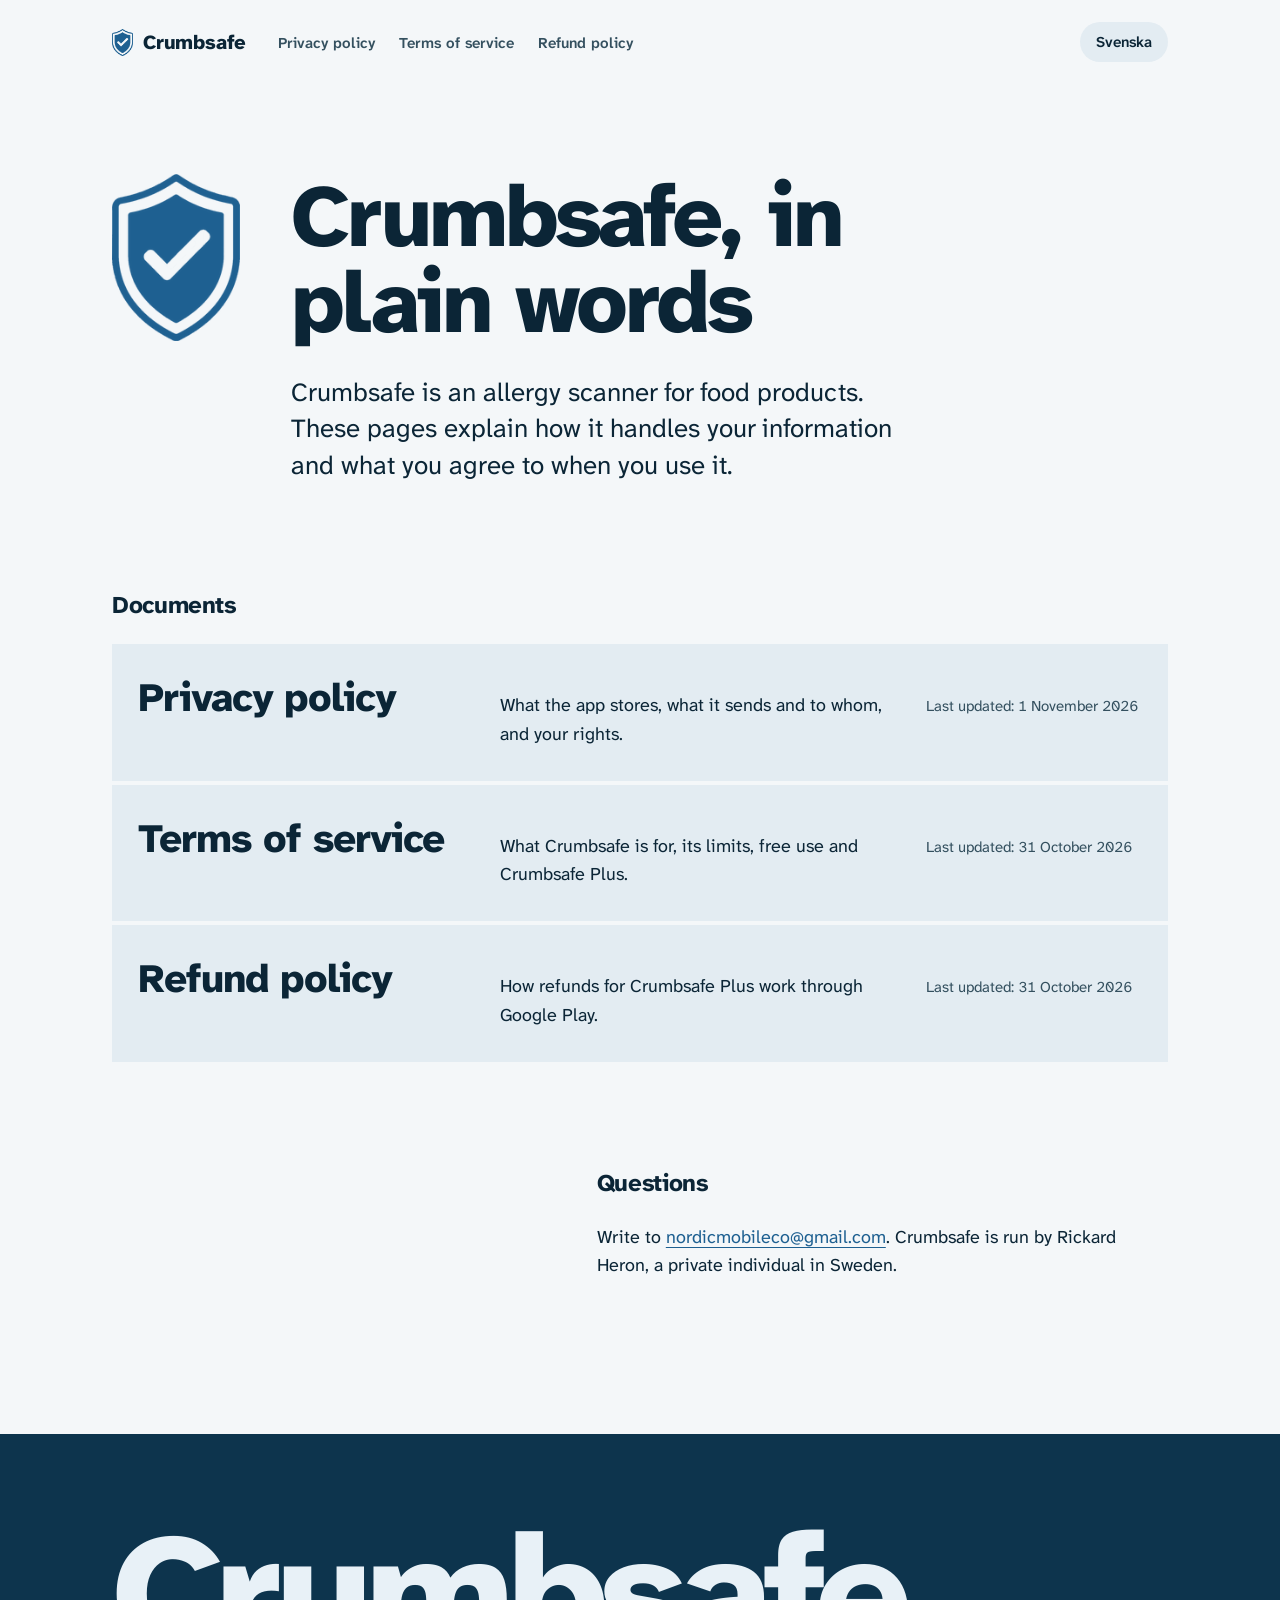
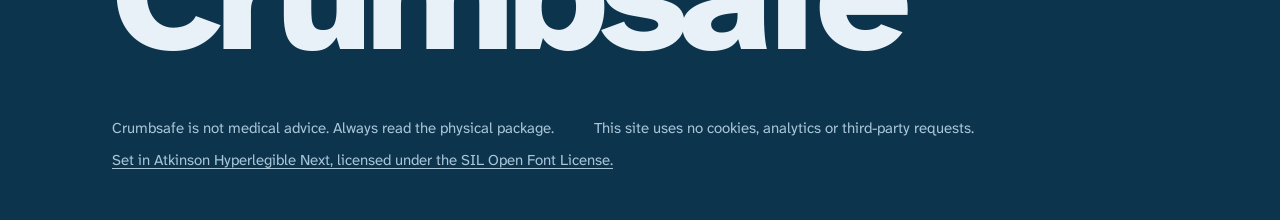
==== index.html @ fae5572d "Publish the Crumbsafe legal pages Co-Authored-By: Claude Opus 5.5 <noreply@anthropic.com>" ====
<!doctype html>
<html lang="en">
<head>
<meta charset="utf-8">
<meta name="viewport" content="width=device-width, initial-scale=1">
<title>Crumbsafe legal information</title>
<meta name="description" content="Crumbsafe is an allergy scanner for food products. These pages explain how it handles your information and what you agree to when you use it.">
<meta name="color-scheme" content="light dark">
<meta name="theme-color" content="#F4F7F9" media="(prefers-color-scheme: light)">
<meta name="theme-color" content="#0B2536" media="(prefers-color-scheme: dark)">
<link rel="icon" type="image/png" sizes="32x32" href="favicon-32.png">
<link rel="apple-touch-icon" href="apple-touch-icon.png">
<link rel="alternate" hreflang="en" href="index.html">
<link rel="alternate" hreflang="sv" href="sv/index.html">
<link rel="preload" href="fonts/atkinson-next-latin.woff2" as="font" type="font/woff2" crossorigin>
<link rel="stylesheet" href="site.css">
</head>
<body>
<a class="skip" href="#content">Skip to content</a>
<header class="bar">
  <a class="brand" href="index.html"><span class="shield" aria-hidden="true"></span>Crumbsafe</a>
  <nav aria-label="Legal documents"><ul><li><a href="privacy.html">Privacy policy</a></li><li><a href="terms.html">Terms of service</a></li><li><a href="refunds.html">Refund policy</a></li></ul></nav>
  <a class="lang" href="sv/index.html" hreflang="sv" lang="sv">Svenska</a>
</header>
<main id="content">
<div class="home">
  <div class="home-head">
    <span class="home-shield" aria-hidden="true"></span>
    <h1>Crumbsafe, in plain words</h1>
    <p class="lede">Crumbsafe is an allergy scanner for food products. These pages explain how it handles your information and what you agree to when you use it.</p>
  </div>
  <section class="home-docs" aria-labelledby="docs-title">
    <h2 id="docs-title">Documents</h2>
    <ul class="doc-list"><li><a href="privacy.html">
      <span class="doc-name">Privacy policy</span>
      <span class="doc-sum">What the app stores, what it sends and to whom, and your rights.</span>
      <span class="doc-date">Last updated: 1 November 2026</span>
    </a></li><li><a href="terms.html">
      <span class="doc-name">Terms of service</span>
      <span class="doc-sum">What Crumbsafe is for, its limits, free use and Crumbsafe Plus.</span>
      <span class="doc-date">Last updated: 31 October 2026</span>
    </a></li><li><a href="refunds.html">
      <span class="doc-name">Refund policy</span>
      <span class="doc-sum">How refunds for Crumbsafe Plus work through Google Play.</span>
      <span class="doc-date">Last updated: 31 October 2026</span>
    </a></li></ul>
  </section>
  <section class="home-contact" aria-labelledby="contact-title">
    <h2 id="contact-title">Questions</h2>
    <p>Write to <a href="mailto:nordicmobileco@gmail.com">nordicmobileco@gmail.com</a>. Crumbsafe is run by Rickard Heron, a private individual in Sweden.</p>
  </section>
</div>
</main>
<footer class="foot">
  <p class="foot-name">Crumbsafe</p>
  <div class="foot-notes">
    <p>Crumbsafe is not medical advice. Always read the physical package.</p>
    <p>This site uses no cookies, analytics or third-party requests.</p>
    <p><a href="fonts/OFL.txt">Set in Atkinson Hyperlegible Next, licensed under the SIL Open Font License.</a></p>
  </div>
</footer>
</body>
</html>
---- site.css ----
/* Crumbsafe legal site. One typeface, the app's navy and blues, no external requests. */

@font-face {
  font-family: "Atkinson Hyperlegible Next";
  src: url("fonts/atkinson-next-latin.woff2") format("woff2");
  font-weight: 200 800;
  font-style: normal;
  font-display: swap;
}

@font-face {
  font-family: "Atkinson Hyperlegible Next";
  src: url("fonts/atkinson-next-latin-italic.woff2") format("woff2");
  font-weight: 200 800;
  font-style: italic;
  font-display: swap;
}

:root {
  --ground: #f4f7f9;
  --field: #e3ecf2;
  --field-strong: #d3e1ea;
  --ink: #0b2536;
  --ink-soft: #34505f;
  --accent: #1e6091;
  --accent-ink: #ffffff;
  --navy: #0d344d;
  --navy-ink: #e8f1f7;
  --navy-soft: #a9c6d8;
  --bar: #0d344d;

  --margin: clamp(20px, 4vw, 56px);
  /* Width of the contents column plus the text column; header, pages and footer share it. */
  --page: 1056px;
  --frame: max(var(--margin), (100% - var(--page)) / 2);
  --measure: 66ch;
  --text: 1.125rem;
  --small: 0.9375rem;
  --h2: 1.5rem;
  --h1: clamp(2.75rem, 7vw, 5.5rem);
  --ease-out: cubic-bezier(0.16, 1, 0.3, 1);

  color-scheme: light;
}

@media (prefers-color-scheme: dark) {
  :root {
    --ground: #0b2536;
    --field: #10324a;
    --field-strong: #16405c;
    --ink: #e8f1f7;
    --ink-soft: #b4cad8;
    --accent: #79b8e0;
    --accent-ink: #071c2a;
    --navy: #071c2a;
    --navy-ink: #e8f1f7;
    --navy-soft: #9fbfd3;
    --bar: #79b8e0;
    color-scheme: dark;
  }
}

*,
*::before,
*::after {
  box-sizing: border-box;
}

html {
  -webkit-text-size-adjust: 100%;
  text-size-adjust: 100%;
  scroll-behavior: smooth;
  scroll-padding-top: 24px;
  scrollbar-color: var(--accent) var(--field);
}

@media (prefers-reduced-motion: reduce) {
  html {
    scroll-behavior: auto;
  }
}

body {
  margin: 0;
  background: var(--ground);
  color: var(--ink);
  font-family: "Atkinson Hyperlegible Next", system-ui, sans-serif;
  font-size: var(--text);
  line-height: 1.6;
  font-kerning: normal;
  font-variant-numeric: tabular-nums;
  caret-color: var(--accent);
}

::selection {
  background: var(--accent);
  color: var(--accent-ink);
}

h1,
h2,
p,
ul,
ol {
  margin: 0;
}

h1,
h2 {
  text-wrap: balance;
}

p,
li {
  text-wrap: pretty;
}

a {
  color: var(--accent);
  text-decoration-thickness: 0.08em;
  text-underline-offset: 0.2em;
  transition: color 160ms var(--ease-out), text-decoration-color 160ms var(--ease-out);
}

a:hover {
  text-decoration-color: transparent;
}

:focus-visible {
  outline: 3px solid var(--accent);
  outline-offset: 3px;
  border-radius: 2px;
}

.skip {
  position: absolute;
  left: var(--margin);
  top: -100px;
  padding: 10px 16px;
  background: var(--accent);
  color: var(--accent-ink);
  font-weight: 700;
  z-index: 10;
}

.skip:focus {
  top: 12px;
}

/* The shield from the app icon, tinted with the page's accent. */
.shield,
.home-shield {
  display: inline-block;
  background: var(--accent);
  -webkit-mask: url("shield.png") center / contain no-repeat;
  mask: url("shield.png") center / contain no-repeat;
}

/* Header */

.bar {
  display: flex;
  flex-wrap: wrap;
  align-items: center;
  gap: 12px 32px;
  padding: 22px var(--frame);
}

.brand {
  display: inline-flex;
  align-items: center;
  gap: 10px;
  color: var(--ink);
  font-weight: 800;
  font-size: 1.25rem;
  letter-spacing: -0.01em;
  text-decoration: none;
}

.brand .shield {
  width: 21px;
  height: 27px;
}

.bar nav {
  margin-right: auto;
}

.bar ul {
  display: flex;
  flex-wrap: wrap;
  gap: 4px 24px;
  padding: 0;
  list-style: none;
}

.bar nav a,
.lang {
  color: var(--ink-soft);
  font-size: var(--small);
  font-weight: 600;
  text-decoration: none;
}

.bar nav a:hover,
.lang:hover {
  color: var(--accent);
}

.bar nav a[aria-current="page"] {
  color: var(--ink);
  text-decoration: underline;
  text-decoration-thickness: 2px;
  text-underline-offset: 0.45em;
}

.lang {
  padding: 8px 16px;
  border-radius: 999px;
  background: var(--field);
  color: var(--ink);
  transition: background-color 160ms var(--ease-out), color 160ms var(--ease-out);
}

.lang:hover {
  background: var(--field-strong);
}

/* Document pages */

/* Contents and text are centred as one block, so both outer margins match. */
.doc {
  display: grid;
  grid-template-columns: minmax(180px, 260px) minmax(0, 700px);
  justify-content: space-between;
  gap: 0 clamp(32px, 6vw, 96px);
  padding: clamp(40px, 7vw, 104px) var(--frame) clamp(96px, 12vw, 176px);
}

.doc-head {
  grid-column: 1 / -1;
  margin-bottom: clamp(48px, 7vw, 96px);
}

.doc h1,
.home h1 {
  font-size: var(--h1);
  font-weight: 800;
  line-height: 0.98;
  letter-spacing: -0.035em;
  max-width: 14ch;
}

.doc-lede {
  margin-top: 24px;
  max-width: 40ch;
  font-size: clamp(1.25rem, 2.2vw, 1.5rem);
  line-height: 1.4;
}

.updated {
  margin-top: 16px;
  color: var(--ink-soft);
  font-size: var(--small);
}

.toc {
  align-self: start;
  position: sticky;
  top: 24px;
}

.toc h2 {
  font-size: var(--small);
  font-weight: 700;
  margin-bottom: 14px;
}

.toc ol {
  padding: 0;
  list-style: none;
}

.toc li + li {
  margin-top: 8px;
}

.toc a {
  display: inline-block;
  color: var(--ink-soft);
  font-size: var(--small);
  line-height: 1.4;
  text-decoration: none;
}

.toc a:hover {
  color: var(--accent);
}

.toc-back {
  margin-top: 28px;
  font-size: var(--small);
}

.prose {
  min-width: 0;
}

.prose section + section,
.prose .intro + section {
  margin-top: clamp(48px, 6vw, 72px);
}

.prose h2 {
  font-size: var(--h2);
  font-weight: 750;
  line-height: 1.2;
  letter-spacing: -0.015em;
  margin-bottom: 16px;
}

.prose p + p,
.prose p + ul,
.prose ul + p {
  margin-top: 14px;
}

.prose ul {
  padding-left: 1.2em;
}

.prose li + li {
  margin-top: 6px;
}

.prose li::marker {
  color: var(--accent);
}

.prose strong {
  font-weight: 750;
}

/* The privacy summary, set like the ingredient box on a food package:
   a heavy bar on top, everything declared underneath. */

.declaration {
  padding: 0 clamp(20px, 3vw, 36px) clamp(24px, 3vw, 32px);
  background: var(--field);
  border-top: 12px solid var(--bar);
}

.declaration h2 {
  padding: 20px 0 14px;
  margin-bottom: 0;
  font-size: clamp(1.75rem, 3vw, 2.25rem);
  font-weight: 800;
  letter-spacing: -0.025em;
  border-bottom: 6px solid var(--bar);
}

.declaration ul {
  padding: 0;
  list-style: none;
}

.declaration li {
  padding: 12px 0;
  font-weight: 600;
}

.declaration li + li {
  margin-top: 0;
  border-top: 3px solid var(--field-strong);
}

.declaration p {
  padding-top: 14px;
}

/* Home */

.home {
  display: grid;
  grid-template-columns: minmax(0, 5fr) minmax(0, 7fr);
  gap: clamp(56px, 8vw, 128px) clamp(32px, 6vw, 96px);
  padding: clamp(40px, 7vw, 104px) var(--frame) clamp(96px, 12vw, 176px);
}

.home-head {
  grid-column: 1 / -1;
  display: grid;
  grid-template-columns: auto minmax(0, 1fr);
  column-gap: clamp(24px, 4vw, 56px);
  align-items: start;
}

.home-shield {
  grid-row: span 2;
  width: clamp(72px, 10vw, 148px);
  aspect-ratio: 147 / 192;
}

.lede {
  grid-column: 2;
  margin-top: 28px;
  max-width: 36ch;
  font-size: clamp(1.25rem, 2.2vw, 1.625rem);
  line-height: 1.4;
}

.home h2 {
  font-size: var(--h2);
  font-weight: 750;
  letter-spacing: -0.015em;
  margin-bottom: 20px;
}

.home-docs {
  grid-column: 1 / -1;
}

.doc-list {
  padding: 0;
  list-style: none;
}

.doc-list a {
  display: grid;
  grid-template-columns: minmax(0, 5fr) minmax(0, 6fr) 13.5rem;
  gap: 4px clamp(20px, 3vw, 48px);
  align-items: baseline;
  padding: clamp(20px, 2.6vw, 32px) clamp(16px, 2vw, 28px);
  background: var(--field);
  color: var(--ink);
  text-decoration: none;
  transition: background-color 200ms var(--ease-out);
}

.doc-list li + li {
  margin-top: 4px;
}

.doc-list a:hover {
  background: var(--field-strong);
}

.doc-list a:active .doc-name {
  transform: translateX(4px);
}

.doc-name {
  font-size: clamp(1.625rem, 3.2vw, 2.5rem);
  font-weight: 800;
  line-height: 1.1;
  letter-spacing: -0.025em;
  transition: transform 200ms var(--ease-out), color 200ms var(--ease-out);
}

.doc-list a:hover .doc-name {
  color: var(--accent);
  transform: translateX(4px);
}

.doc-sum {
  color: var(--ink);
}

.doc-date {
  color: var(--ink-soft);
  font-size: var(--small);
  white-space: nowrap;
}

.home-contact {
  grid-column: 2;
}

/* Footer: the name returns at full width on the navy of the app icon. */

.foot {
  padding: clamp(48px, 7vw, 96px) var(--frame) clamp(32px, 4vw, 48px);
  background: var(--navy);
  color: var(--navy-ink);
}

.foot-name {
  font-size: clamp(4rem, 13vw, 12rem);
  font-weight: 800;
  line-height: 0.85;
  letter-spacing: -0.05em;
}

.foot-notes {
  display: flex;
  flex-wrap: wrap;
  gap: 8px 40px;
  margin-top: clamp(32px, 4vw, 56px);
  color: var(--navy-soft);
  font-size: var(--small);
}

.foot a {
  color: var(--navy-soft);
}

.foot a:hover {
  color: var(--navy-ink);
}

/* Tablet and phone */

@media (max-width: 860px) {
  .doc {
    grid-template-columns: minmax(0, 1fr);
  }

  .toc {
    position: static;
    margin-bottom: 56px;
    padding: 20px 22px;
    background: var(--field);
  }

  .toc ol {
    columns: 2;
    column-gap: 24px;
  }

  .toc li {
    break-inside: avoid;
  }

  .home {
    grid-template-columns: minmax(0, 1fr);
  }

  .home-contact {
    grid-column: 1;
  }

  .doc-list a {
    grid-template-columns: minmax(0, 1fr);
  }
}

@media (max-width: 520px) {
  .bar {
    padding-top: 16px;
    padding-bottom: 16px;
  }

  .foot-name {
    font-size: 4.25rem;
  }

  .bar nav {
    order: 3;
    width: 100%;
  }

  .lang {
    margin-left: auto;
  }

  .toc ol {
    columns: 1;
  }

  .home-head {
    grid-template-columns: minmax(0, 1fr);
  }

  .home-shield {
    grid-row: auto;
    margin-bottom: 24px;
    width: 64px;
  }

  .lede {
    grid-column: 1;
  }
}

@media print {
  .bar,
  .toc,
  .skip,
  .foot-notes a {
    display: none;
  }

  .doc {
    display: block;
    padding: 0;
  }

  .foot {
    background: none;
    color: inherit;
    padding: 24px 0 0;
  }

  .foot-name {
    font-size: 2rem;
  }
}
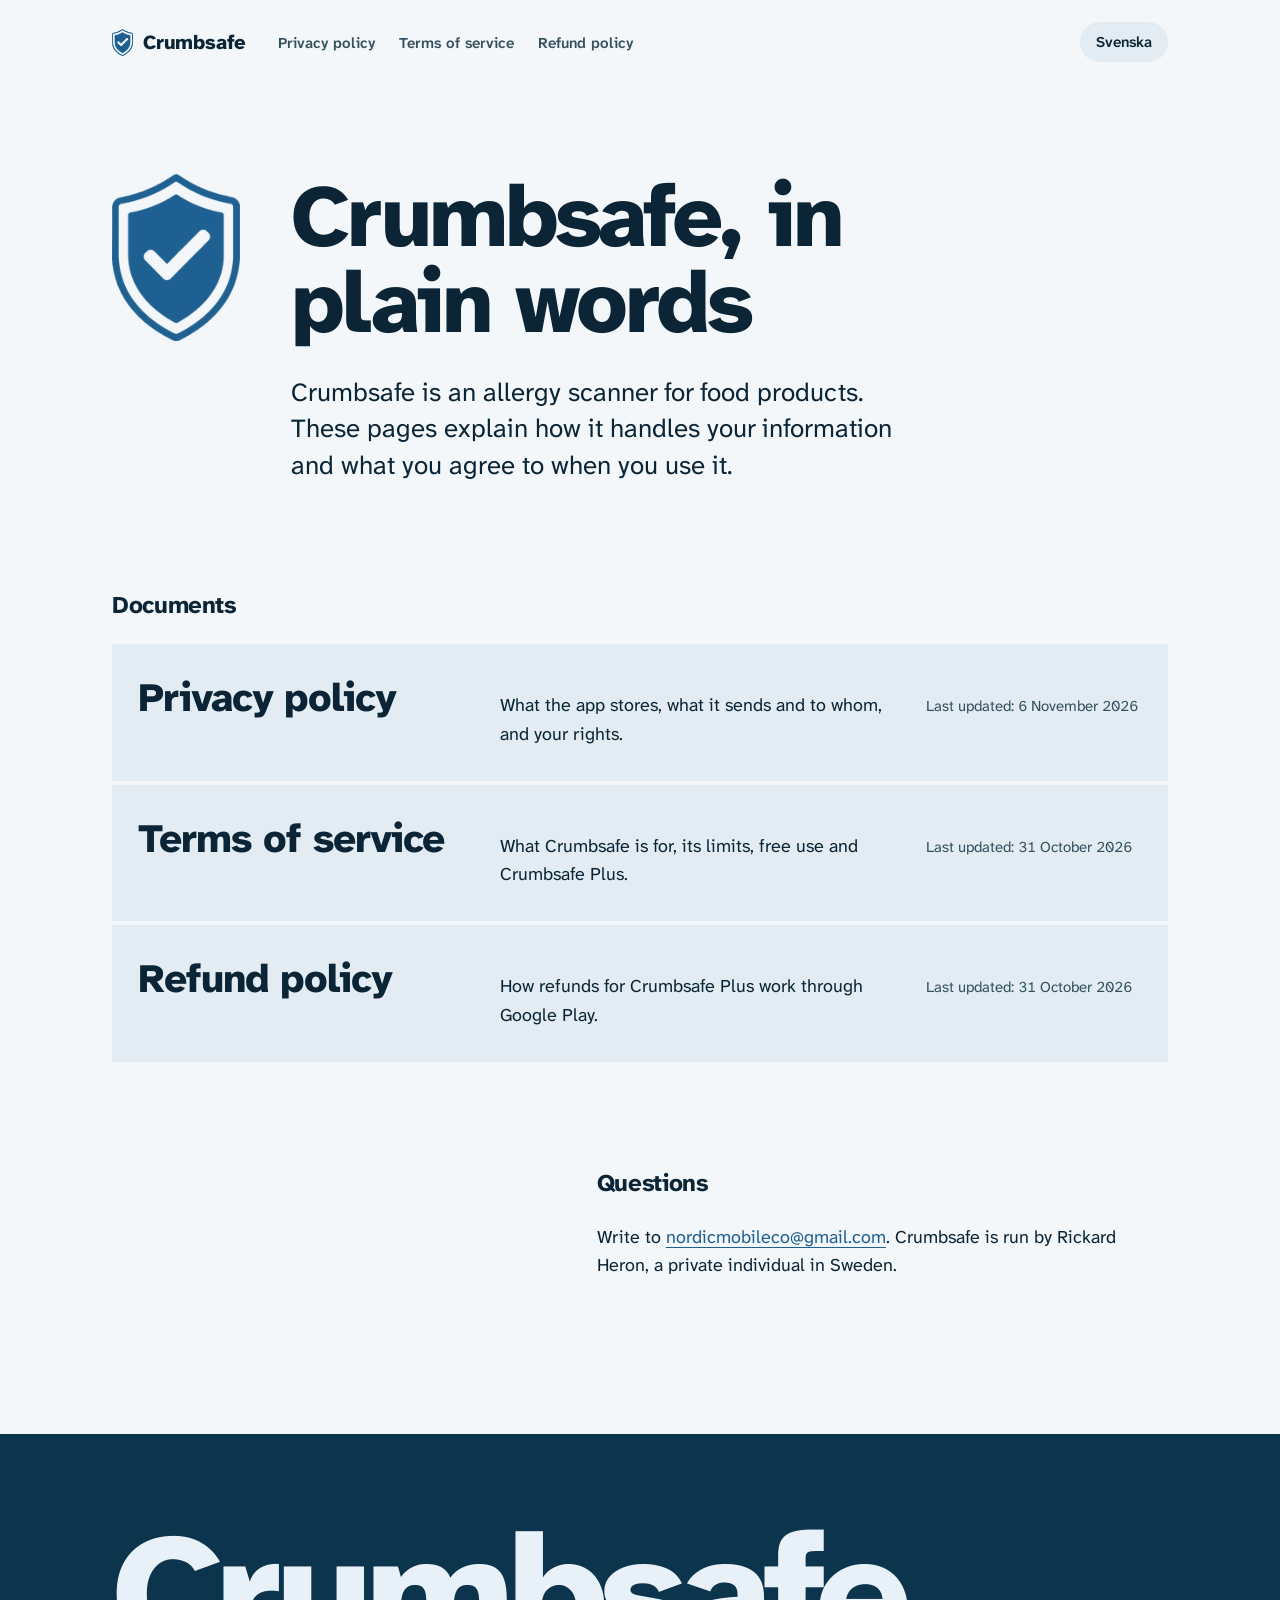
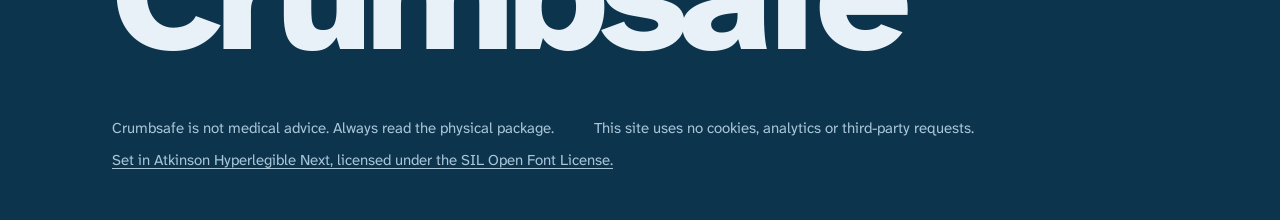
==== commit b8be7495: "Add security and camera sections, name the developer Co-Authored-By: Claude Opus 5.5 <noreply@anthro" ====
--- a/index.html
+++ b/index.html
@@ -34,7 +34,7 @@
     <ul class="doc-list"><li><a href="privacy.html">
       <span class="doc-name">Privacy policy</span>
       <span class="doc-sum">What the app stores, what it sends and to whom, and your rights.</span>
-      <span class="doc-date">Last updated: 1 November 2026</span>
+      <span class="doc-date">Last updated: 6 November 2026</span>
     </a></li><li><a href="terms.html">
       <span class="doc-name">Terms of service</span>
       <span class="doc-sum">What Crumbsafe is for, its limits, free use and Crumbsafe Plus.</span>
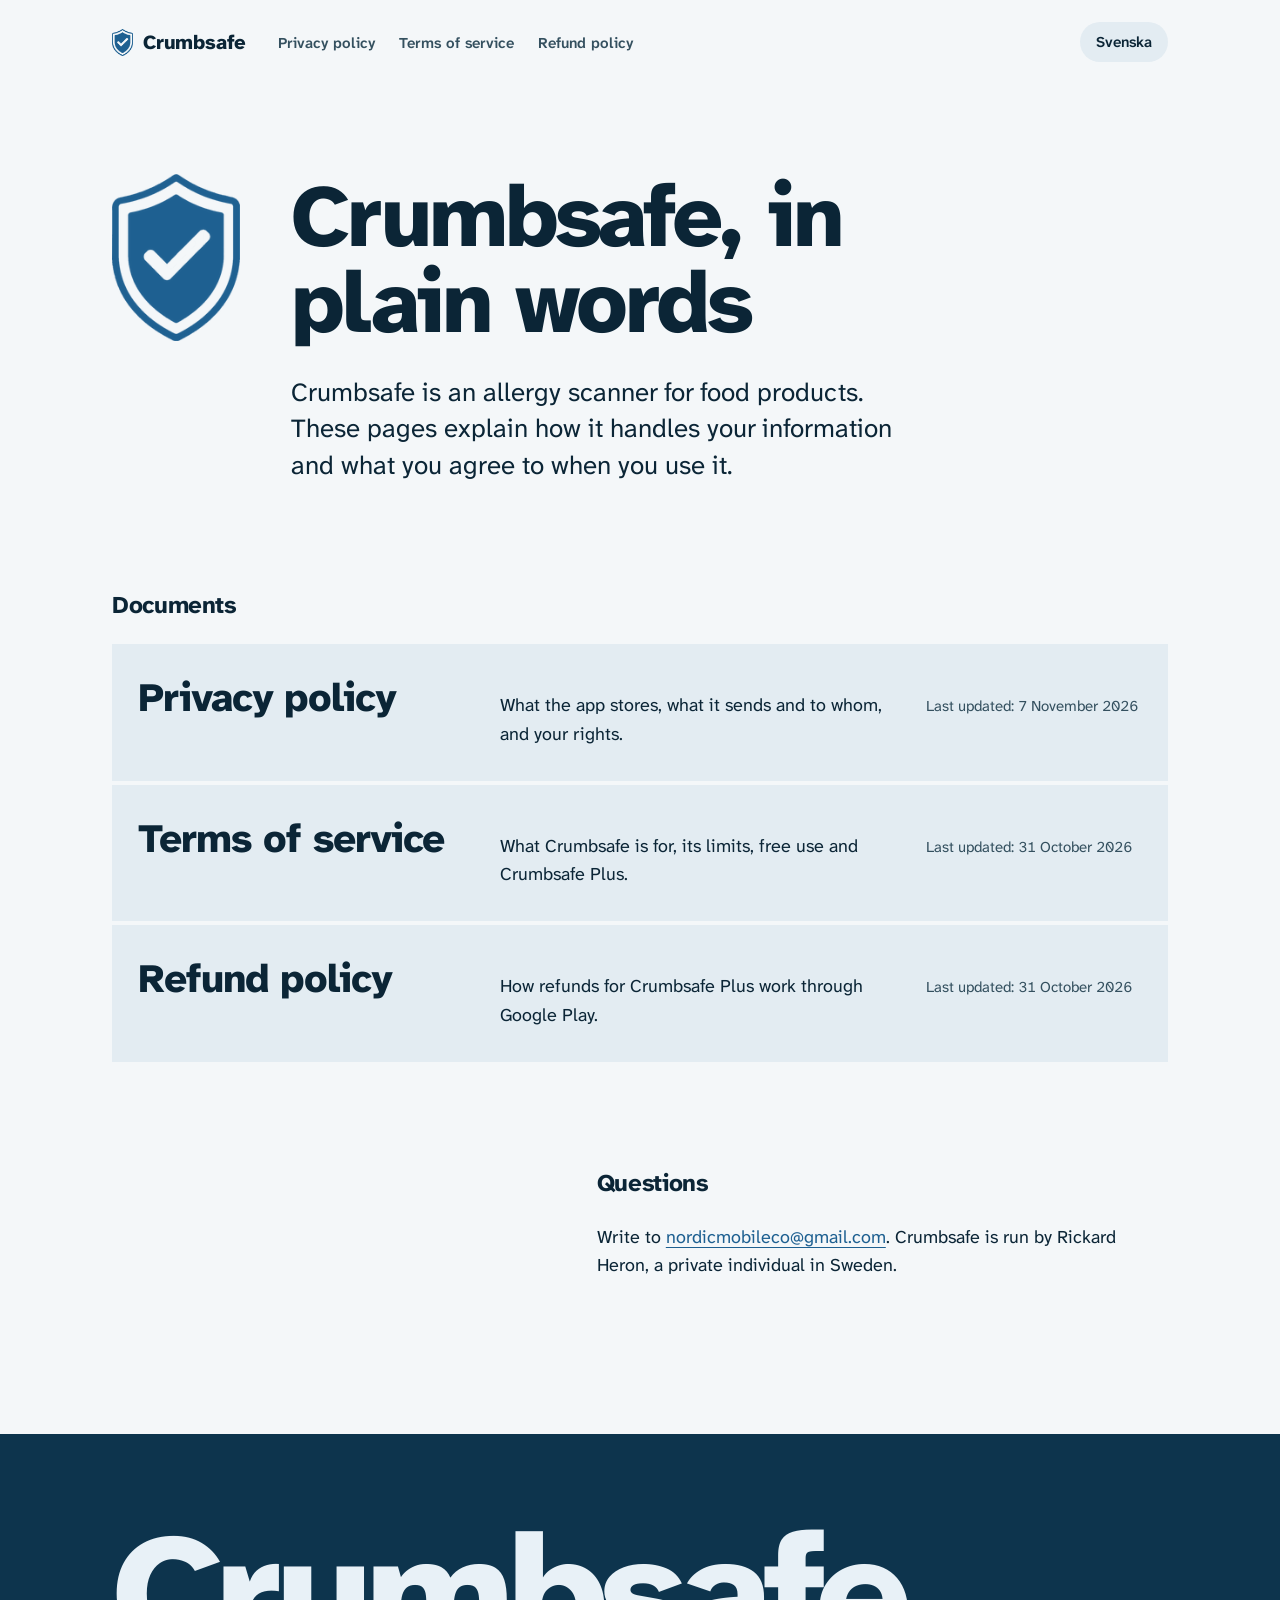
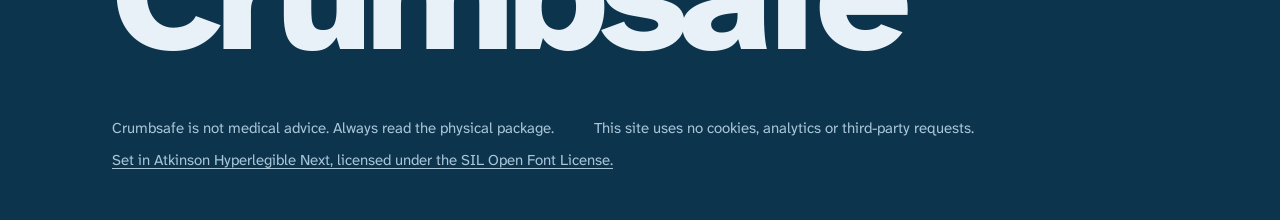
==== commit 3f00566d: "Analytics only from age 16; list completed purchases Co-Authored-By: Claude Opus 5.5 <noreply@anthro" ====
--- a/index.html
+++ b/index.html
@@ -34,7 +34,7 @@
     <ul class="doc-list"><li><a href="privacy.html">
       <span class="doc-name">Privacy policy</span>
       <span class="doc-sum">What the app stores, what it sends and to whom, and your rights.</span>
-      <span class="doc-date">Last updated: 6 November 2026</span>
+      <span class="doc-date">Last updated: 7 November 2026</span>
     </a></li><li><a href="terms.html">
       <span class="doc-name">Terms of service</span>
       <span class="doc-sum">What Crumbsafe is for, its limits, free use and Crumbsafe Plus.</span>
